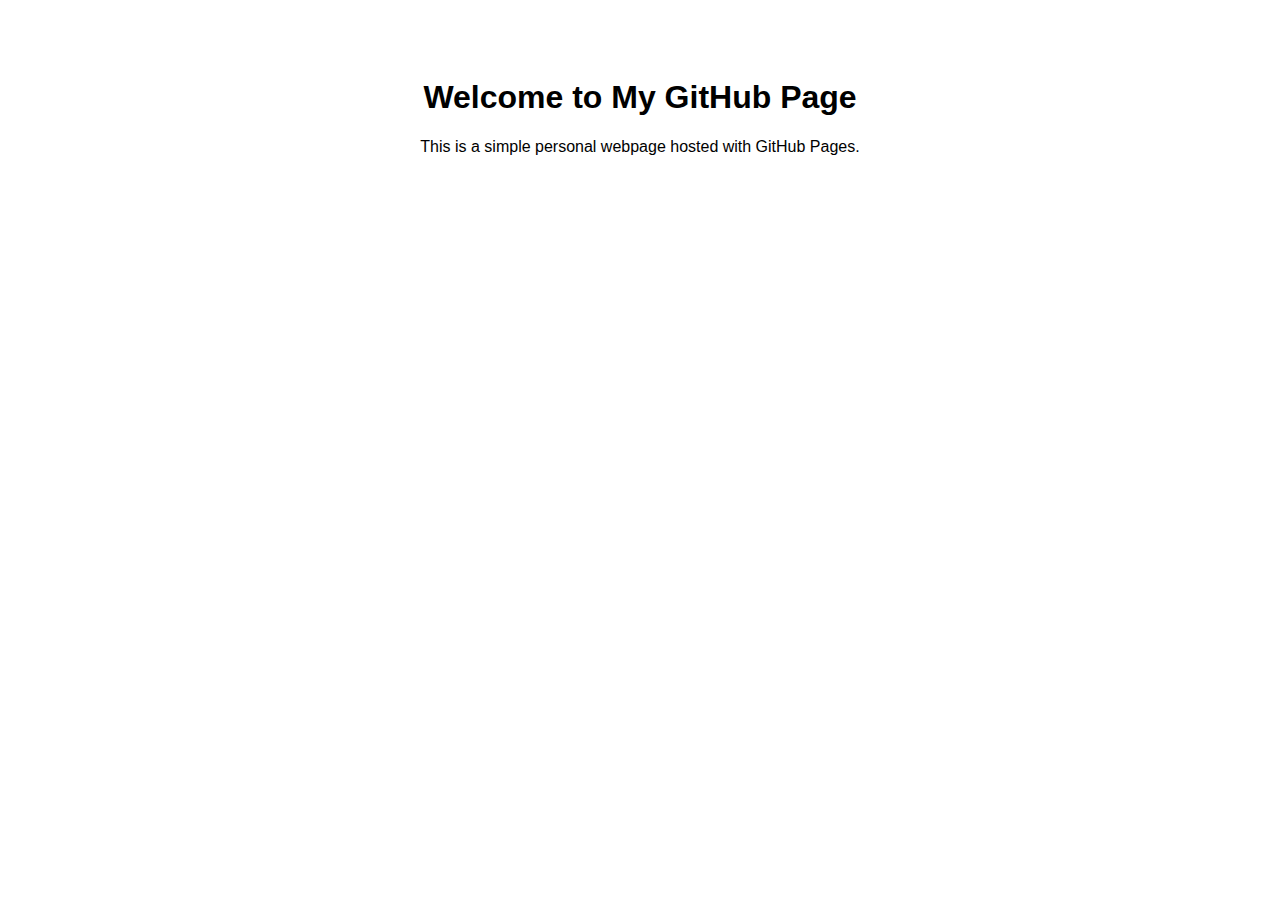
==== index.html @ 7c67de5b "Create index.html" ====
<!DOCTYPE html>
<html lang="en">
<head>
    <meta charset="UTF-8">
    <meta name="viewport" content="width=device-width, initial-scale=1.0">
    <title>My GitHub Page</title>
    <style>
        body {
            font-family: Arial, sans-serif;
            text-align: center;
            padding: 50px;
        }
    </style>
</head>
<body>
    <h1>Welcome to My GitHub Page</h1>
    <p>This is a simple personal webpage hosted with GitHub Pages.</p>
</body>
</html>
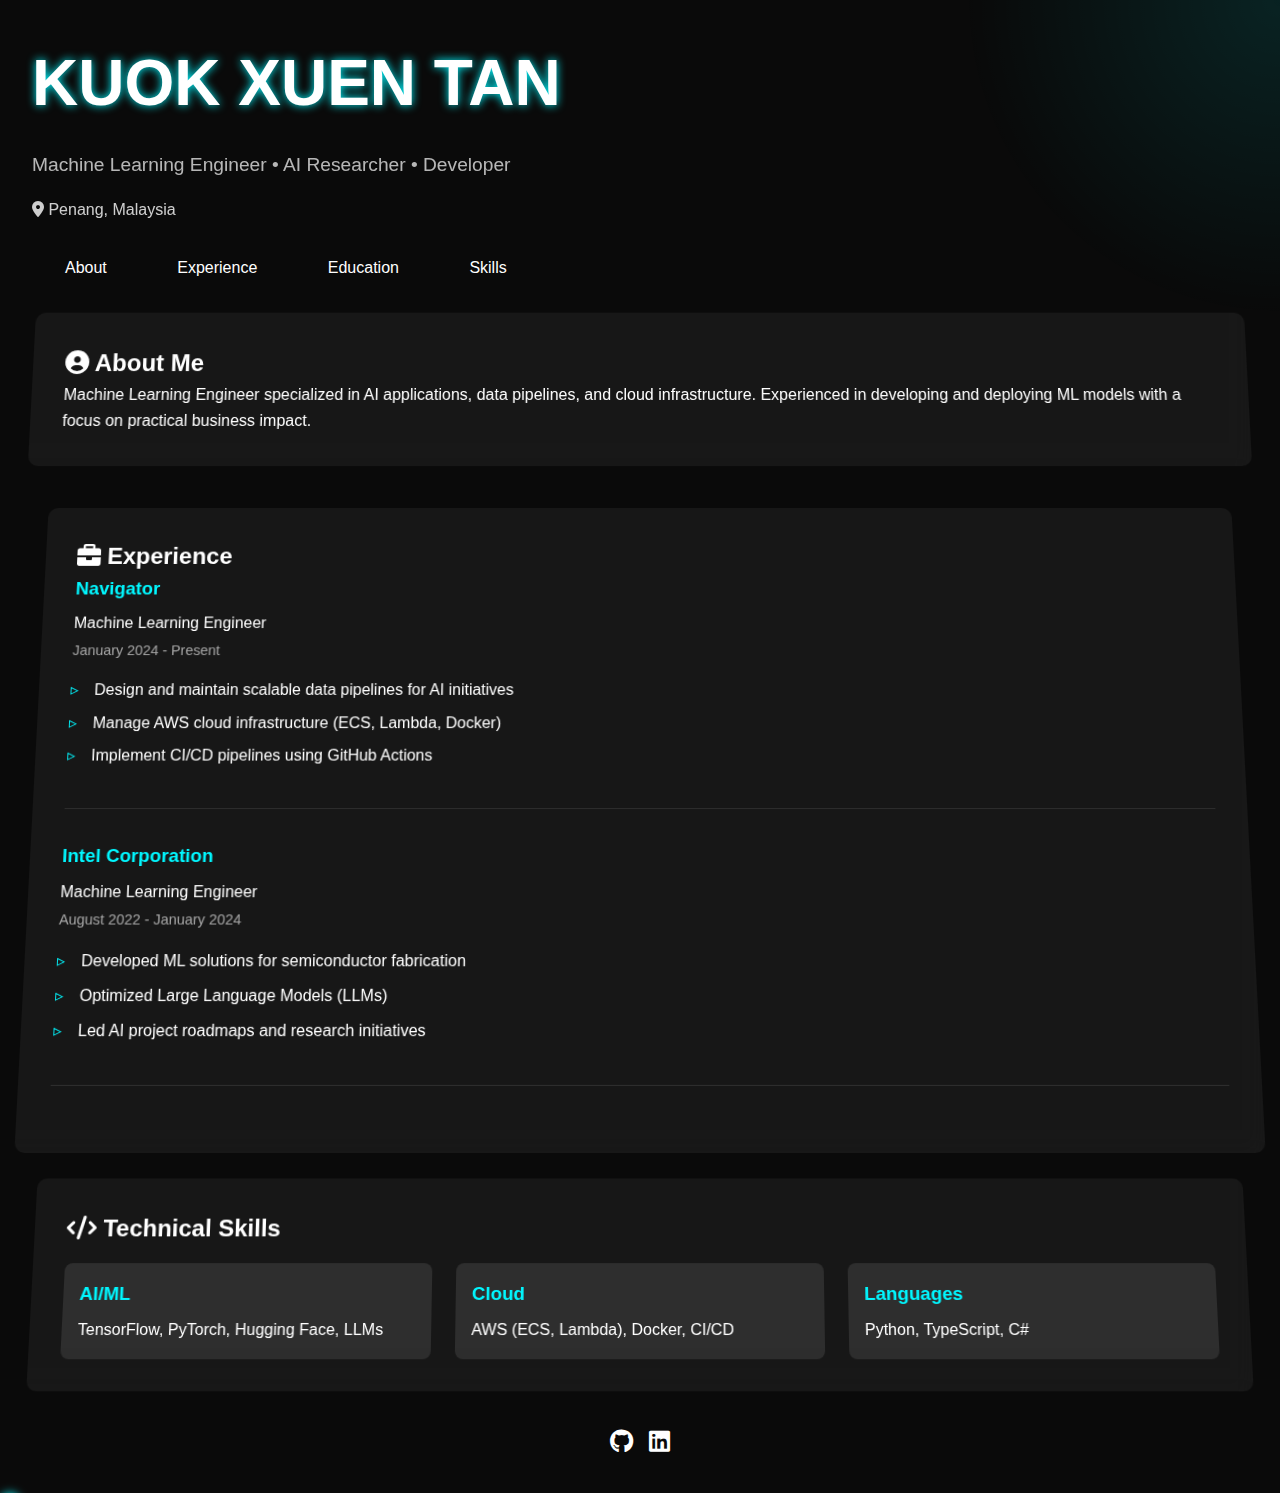
==== commit 0cdeacb5: "update details" ====
--- a/index.html
+++ b/index.html
@@ -3,17 +3,85 @@
 <head>
     <meta charset="UTF-8">
     <meta name="viewport" content="width=device-width, initial-scale=1.0">
-    <title>My GitHub Page</title>
-    <style>
-        body {
-            font-family: Arial, sans-serif;
-            text-align: center;
-            padding: 50px;
-        }
-    </style>
+    <title>Kuok Xuen Tan - ML Engineer</title>
+    <link rel="stylesheet" href="styles.css">
+    <link rel="stylesheet" href="https://cdnjs.cloudflare.com/ajax/libs/font-awesome/6.0.0/css/all.min.css">
 </head>
 <body>
-    <h1>Welcome to My GitHub Page</h1>
-    <p>This is a simple personal webpage hosted with GitHub Pages.</p>
+    <div class="container">
+        <div class="glowing-circle"></div>
+        <header>
+            <h1 class="glitch" data-text="KUOK XUEN TAN">KUOK XUEN TAN</h1>
+            <p class="subtitle">Machine Learning Engineer • AI Researcher • Developer</p>
+            <p class="location"><i class="fas fa-map-marker-alt"></i> Penang, Malaysia</p>
+        </header>
+        
+        <nav>
+            <a href="#about" class="nav-link">About</a>
+            <a href="#experience" class="nav-link">Experience</a>
+            <a href="#education" class="nav-link">Education</a>
+            <a href="#skills" class="nav-link">Skills</a>
+        </nav>
+
+        <main>
+            <section id="about" class="card">
+                <h2><i class="fas fa-user-circle"></i> About Me</h2>
+                <p>Machine Learning Engineer specialized in AI applications, data pipelines, and cloud infrastructure. Experienced in developing and deploying ML models with a focus on practical business impact.</p>
+            </section>
+
+            <section id="experience" class="card">
+                <h2><i class="fas fa-briefcase"></i> Experience</h2>
+                
+                <div class="experience-item">
+                    <h3>Navigator</h3>
+                    <p class="role">Machine Learning Engineer</p>
+                    <p class="duration">January 2024 - Present</p>
+                    <ul>
+                        <li>Design and maintain scalable data pipelines for AI initiatives</li>
+                        <li>Manage AWS cloud infrastructure (ECS, Lambda, Docker)</li>
+                        <li>Implement CI/CD pipelines using GitHub Actions</li>
+                    </ul>
+                </div>
+
+                <div class="experience-item">
+                    <h3>Intel Corporation</h3>
+                    <p class="role">Machine Learning Engineer</p>
+                    <p class="duration">August 2022 - January 2024</p>
+                    <ul>
+                        <li>Developed ML solutions for semiconductor fabrication</li>
+                        <li>Optimized Large Language Models (LLMs)</li>
+                        <li>Led AI project roadmaps and research initiatives</li>
+                    </ul>
+                </div>
+            </section>
+
+            <section id="skills" class="card">
+                <h2><i class="fas fa-code"></i> Technical Skills</h2>
+                <div class="skills-grid">
+                    <div class="skill-category">
+                        <h3>AI/ML</h3>
+                        <p>TensorFlow, PyTorch, Hugging Face, LLMs</p>
+                    </div>
+                    <div class="skill-category">
+                        <h3>Cloud</h3>
+                        <p>AWS (ECS, Lambda), Docker, CI/CD</p>
+                    </div>
+                    <div class="skill-category">
+                        <h3>Languages</h3>
+                        <p>Python, TypeScript, C#</p>
+                    </div>
+                </div>
+            </section>
+        </main>
+
+        <footer>
+            <div class="social-links">
+                <a href="https://github.com/yourusername" target="_blank" class="social-link"><i class="fab fa-github"></i></a>
+                <a href="https://linkedin.com/in/yourusername" target="_blank" class="social-link"><i class="fab fa-linkedin"></i></a>
+            </div>
+        </footer>
+    </div>
+    <div class="cursor-glow"></div>
+    <script src="script.js"></script>
 </body>
 </html>
--- a/styles.css
+++ b/styles.css
@@ -0,0 +1,193 @@
+:root {
+    --neon-color: #00f7ff;
+    --bg-color: #0a0a0a;
+    --card-bg: rgba(255,255,255,0.03);
+}
+
+* {
+    margin: 0;
+    padding: 0;
+    box-sizing: border-box;
+}
+
+body {
+    background: var(--bg-color);
+    color: #fff;
+    font-family: 'Inter', sans-serif;
+    min-height: 100vh;
+    overflow-x: hidden;
+    overflow-y: auto;
+    position: relative;
+    line-height: 1.6;
+}
+
+.container {
+    padding: 2rem;
+    position: relative;
+    z-index: 1;
+}
+
+.glowing-circle {
+    position: fixed;
+    width: 50vw;
+    height: 50vw;
+    background: radial-gradient(circle, rgba(0,255,255,0.1) 0%, rgba(0,0,0,0) 70%);
+    border-radius: 50%;
+    top: -25vw;
+    right: -25vw;
+    animation: float 8s ease-in-out infinite;
+}
+
+@keyframes float {
+    0%, 100% { transform: translate(0, 0) rotate(0deg); }
+    50% { transform: translate(-30px, 30px) rotate(180deg); }
+}
+
+h1.glitch {
+    font-size: 4rem;
+    font-weight: bold;
+    text-transform: uppercase;
+    position: relative;
+    text-shadow: 0 0 10px var(--neon-color);
+    animation: glitch 1s linear infinite;
+}
+
+@keyframes glitch {
+    2%, 64% { transform: translate(2px,0) skew(0deg); }
+    4%, 60% { transform: translate(-2px,0) skew(0deg); }
+    62% { transform: translate(0,0) skew(5deg); }
+}
+
+.subtitle {
+    font-size: 1.2rem;
+    margin: 1rem 0;
+    opacity: 0.7;
+}
+
+nav {
+    margin: 2rem 0;
+}
+
+.nav-link {
+    color: #fff;
+    text-decoration: none;
+    margin: 0 1rem;
+    padding: 0.5rem 1rem;
+    border: 1px solid transparent;
+    transition: all 0.3s ease;
+}
+
+.nav-link:hover {
+    border-color: var(--neon-color);
+    box-shadow: 0 0 10px var(--neon-color);
+}
+
+.card {
+    background: rgba(255,255,255,0.05);
+    padding: 2rem;
+    border-radius: 10px;
+    backdrop-filter: blur(10px);
+    margin: 2rem 0;
+    transform: perspective(1000px) rotateX(5deg);
+    transition: transform 0.3s ease;
+}
+
+.card:hover {
+    transform: perspective(1000px) rotateX(0deg);
+}
+
+.cursor-glow {
+    width: 20px;
+    height: 20px;
+    background: var(--neon-color);
+    border-radius: 50%;
+    position: fixed;
+    pointer-events: none;
+    mix-blend-mode: screen;
+    filter: blur(5px);
+    transition: transform 0.1s ease;
+    z-index: 9999;
+}
+
+.experience-item {
+    margin-bottom: 2rem;
+    padding-bottom: 2rem;
+    border-bottom: 1px solid rgba(255,255,255,0.1);
+}
+
+.experience-item h3 {
+    color: var(--neon-color);
+    margin-bottom: 0.5rem;
+}
+
+.experience-item .role {
+    font-weight: 500;
+    color: #fff;
+    margin-bottom: 0.25rem;
+}
+
+.experience-item .duration {
+    color: rgba(255,255,255,0.6);
+    font-size: 0.9rem;
+    margin-bottom: 1rem;
+}
+
+.experience-item ul {
+    list-style-type: none;
+    padding-left: 0;
+}
+
+.experience-item ul li {
+    position: relative;
+    padding-left: 1.5rem;
+    margin-bottom: 0.5rem;
+}
+
+.experience-item ul li::before {
+    content: "▹";
+    position: absolute;
+    left: 0;
+    color: var(--neon-color);
+}
+
+.skills-grid {
+    display: grid;
+    grid-template-columns: repeat(auto-fit, minmax(250px, 1fr));
+    gap: 1.5rem;
+    margin-top: 1rem;
+}
+
+.skill-category {
+    background: rgba(255,255,255,0.05);
+    padding: 1rem;
+    border-radius: 8px;
+    backdrop-filter: blur(10px);
+}
+
+.skill-category h3 {
+    color: var(--neon-color);
+    margin-bottom: 0.5rem;
+}
+
+.location {
+    font-size: 1rem;
+    opacity: 0.8;
+    margin-top: 0.5rem;
+}
+
+.social-links {
+    margin-top: 2rem;
+    display: flex;
+    gap: 1rem;
+    justify-content: center;
+}
+
+.social-link {
+    font-size: 1.5rem;
+    color: #fff;
+    transition: color 0.3s ease;
+}
+
+.social-link:hover {
+    color: var(--neon-color);
+}
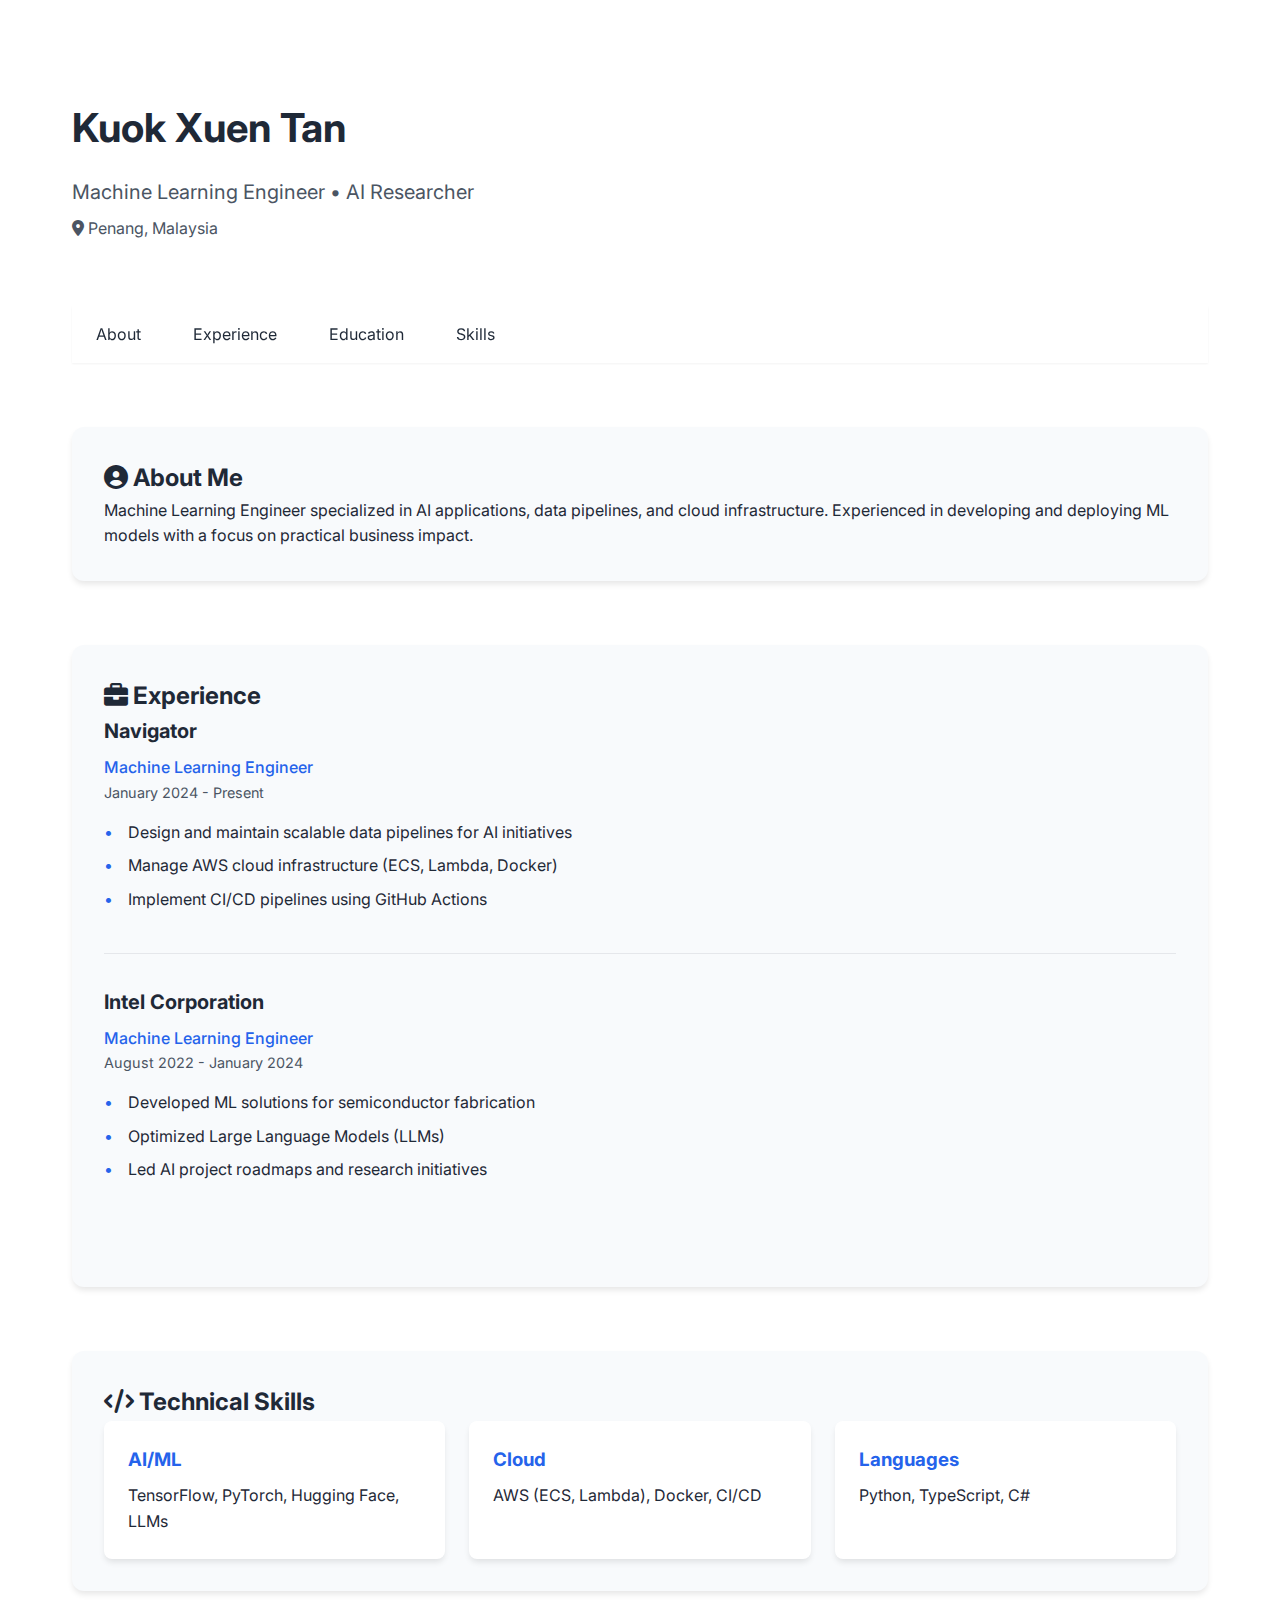
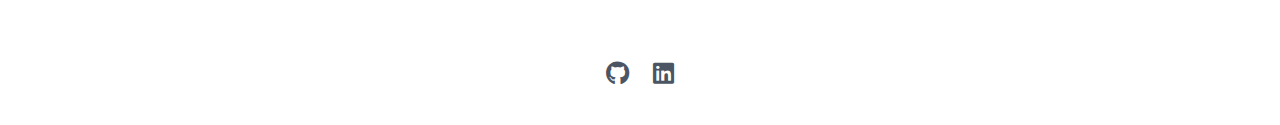
==== commit 04771e05: "update design" ====
--- a/index.html
+++ b/index.html
@@ -3,16 +3,17 @@
 <head>
     <meta charset="UTF-8">
     <meta name="viewport" content="width=device-width, initial-scale=1.0">
-    <title>Kuok Xuen Tan - ML Engineer</title>
+    <title>Kuok Xuen Tan - Machine Learning Engineer</title>
     <link rel="stylesheet" href="styles.css">
     <link rel="stylesheet" href="https://cdnjs.cloudflare.com/ajax/libs/font-awesome/6.0.0/css/all.min.css">
+    <link href="https://fonts.googleapis.com/css2?family=Inter:wght@400;500;600;700&display=swap" rel="stylesheet">
 </head>
 <body>
     <div class="container">
         <div class="glowing-circle"></div>
         <header>
-            <h1 class="glitch" data-text="KUOK XUEN TAN">KUOK XUEN TAN</h1>
-            <p class="subtitle">Machine Learning Engineer • AI Researcher • Developer</p>
+            <h1>Kuok Xuen Tan</h1>
+            <p class="subtitle">Machine Learning Engineer • AI Researcher</p>
             <p class="location"><i class="fas fa-map-marker-alt"></i> Penang, Malaysia</p>
         </header>
         
@@ -76,8 +77,8 @@
 
         <footer>
             <div class="social-links">
-                <a href="https://github.com/yourusername" target="_blank" class="social-link"><i class="fab fa-github"></i></a>
-                <a href="https://linkedin.com/in/yourusername" target="_blank" class="social-link"><i class="fab fa-linkedin"></i></a>
+                <a href="https://github.com/yourusername" target="_blank" class="social-link" aria-label="GitHub"><i class="fab fa-github"></i></a>
+                <a href="https://linkedin.com/in/yourusername" target="_blank" class="social-link" aria-label="LinkedIn"><i class="fab fa-linkedin"></i></a>
             </div>
         </footer>
     </div>
--- a/styles.css
+++ b/styles.css
@@ -1,7 +1,10 @@
 :root {
-    --neon-color: #00f7ff;
-    --bg-color: #0a0a0a;
-    --card-bg: rgba(255,255,255,0.03);
+    --primary-color: #2563eb;
+    --bg-color: #ffffff;
+    --text-color: #1f2937;
+    --secondary-text: #4b5563;
+    --section-bg: #f8fafc;
+    --card-shadow: 0 4px 6px -1px rgb(0 0 0 / 0.1);
 }
 
 * {
@@ -12,182 +15,174 @@
 
 body {
     background: var(--bg-color);
-    color: #fff;
+    color: var(--text-color);
     font-family: 'Inter', sans-serif;
-    min-height: 100vh;
-    overflow-x: hidden;
-    overflow-y: auto;
-    position: relative;
     line-height: 1.6;
 }
 
 .container {
+    max-width: 1200px;
+    margin: 0 auto;
     padding: 2rem;
-    position: relative;
-    z-index: 1;
 }
 
-.glowing-circle {
-    position: fixed;
-    width: 50vw;
-    height: 50vw;
-    background: radial-gradient(circle, rgba(0,255,255,0.1) 0%, rgba(0,0,0,0) 70%);
-    border-radius: 50%;
-    top: -25vw;
-    right: -25vw;
-    animation: float 8s ease-in-out infinite;
+header {
+    text-align: left;
+    padding: 4rem 0;
 }
 
-@keyframes float {
-    0%, 100% { transform: translate(0, 0) rotate(0deg); }
-    50% { transform: translate(-30px, 30px) rotate(180deg); }
-}
-
-h1.glitch {
-    font-size: 4rem;
-    font-weight: bold;
-    text-transform: uppercase;
-    position: relative;
-    text-shadow: 0 0 10px var(--neon-color);
-    animation: glitch 1s linear infinite;
-}
-
-@keyframes glitch {
-    2%, 64% { transform: translate(2px,0) skew(0deg); }
-    4%, 60% { transform: translate(-2px,0) skew(0deg); }
-    62% { transform: translate(0,0) skew(5deg); }
+h1 {
+    font-size: 2.5rem;
+    font-weight: 700;
+    color: var(--text-color);
+    margin-bottom: 1rem;
 }
 
 .subtitle {
-    font-size: 1.2rem;
-    margin: 1rem 0;
-    opacity: 0.7;
+    font-size: 1.25rem;
+    color: var(--secondary-text);
+    margin-bottom: 0.5rem;
+}
+
+.location {
+    color: var(--secondary-text);
+    font-size: 1rem;
 }
 
 nav {
-    margin: 2rem 0;
+    background: var(--bg-color);
+    padding: 1rem 0;
+    position: sticky;
+    top: 0;
+    z-index: 100;
+    box-shadow: 0 1px 2px 0 rgb(0 0 0 / 0.05);
 }
 
 .nav-link {
-    color: #fff;
+    color: var(--text-color);
     text-decoration: none;
-    margin: 0 1rem;
-    padding: 0.5rem 1rem;
-    border: 1px solid transparent;
-    transition: all 0.3s ease;
+    margin: 0 1.5rem;
+    padding: 0.5rem 0;
+    position: relative;
+    transition: color 0.3s ease;
 }
 
-.nav-link:hover {
-    border-color: var(--neon-color);
-    box-shadow: 0 0 10px var(--neon-color);
+.nav-link::after {
+    content: '';
+    position: absolute;
+    bottom: 0;
+    left: 0;
+    width: 0;
+    height: 2px;
+    background: var(--primary-color);
+    transition: width 0.3s ease;
 }
 
-.card {
-    background: rgba(255,255,255,0.05);
-    padding: 2rem;
-    border-radius: 10px;
-    backdrop-filter: blur(10px);
-    margin: 2rem 0;
-    transform: perspective(1000px) rotateX(5deg);
-    transition: transform 0.3s ease;
+.nav-link:hover::after {
+    width: 100%;
 }
 
-.card:hover {
-    transform: perspective(1000px) rotateX(0deg);
-}
-
-.cursor-glow {
-    width: 20px;
-    height: 20px;
-    background: var(--neon-color);
-    border-radius: 50%;
-    position: fixed;
-    pointer-events: none;
-    mix-blend-mode: screen;
-    filter: blur(5px);
-    transition: transform 0.1s ease;
-    z-index: 9999;
+section {
+    margin: 4rem 0;
+    padding: 2rem;
+    background: var(--section-bg);
+    border-radius: 12px;
+    box-shadow: var(--card-shadow);
 }
 
 .experience-item {
     margin-bottom: 2rem;
     padding-bottom: 2rem;
-    border-bottom: 1px solid rgba(255,255,255,0.1);
+    border-bottom: 1px solid #e5e7eb;
+}
+
+.experience-item:last-child {
+    border-bottom: none;
 }
 
 .experience-item h3 {
-    color: var(--neon-color);
+    color: var(--text-color);
+    font-size: 1.25rem;
     margin-bottom: 0.5rem;
 }
 
 .experience-item .role {
+    color: var(--primary-color);
     font-weight: 500;
-    color: #fff;
-    margin-bottom: 0.25rem;
 }
 
 .experience-item .duration {
-    color: rgba(255,255,255,0.6);
+    color: var(--secondary-text);
     font-size: 0.9rem;
     margin-bottom: 1rem;
 }
 
 .experience-item ul {
     list-style-type: none;
-    padding-left: 0;
+    padding-left: 1.5rem;
 }
 
 .experience-item ul li {
     position: relative;
-    padding-left: 1.5rem;
     margin-bottom: 0.5rem;
 }
 
 .experience-item ul li::before {
-    content: "▹";
+    content: "•";
     position: absolute;
-    left: 0;
-    color: var(--neon-color);
+    left: -1.5rem;
+    color: var(--primary-color);
 }
 
 .skills-grid {
     display: grid;
     grid-template-columns: repeat(auto-fit, minmax(250px, 1fr));
     gap: 1.5rem;
-    margin-top: 1rem;
 }
 
 .skill-category {
-    background: rgba(255,255,255,0.05);
-    padding: 1rem;
+    background: white;
+    padding: 1.5rem;
     border-radius: 8px;
-    backdrop-filter: blur(10px);
+    box-shadow: var(--card-shadow);
 }
 
 .skill-category h3 {
-    color: var(--neon-color);
+    color: var(--primary-color);
     margin-bottom: 0.5rem;
 }
 
-.location {
-    font-size: 1rem;
-    opacity: 0.8;
-    margin-top: 0.5rem;
-}
-
 .social-links {
-    margin-top: 2rem;
+    margin-top: 3rem;
     display: flex;
-    gap: 1rem;
+    gap: 1.5rem;
     justify-content: center;
 }
 
 .social-link {
+    color: var(--secondary-text);
     font-size: 1.5rem;
-    color: #fff;
     transition: color 0.3s ease;
 }
 
 .social-link:hover {
-    color: var(--neon-color);
+    color: var(--primary-color);
 }
+
+@media (max-width: 768px) {
+    .container {
+        padding: 1rem;
+    }
+    
+    header {
+        padding: 2rem 0;
+    }
+    
+    h1 {
+        font-size: 2rem;
+    }
+    
+    .skills-grid {
+        grid-template-columns: 1fr;
+    }
+}
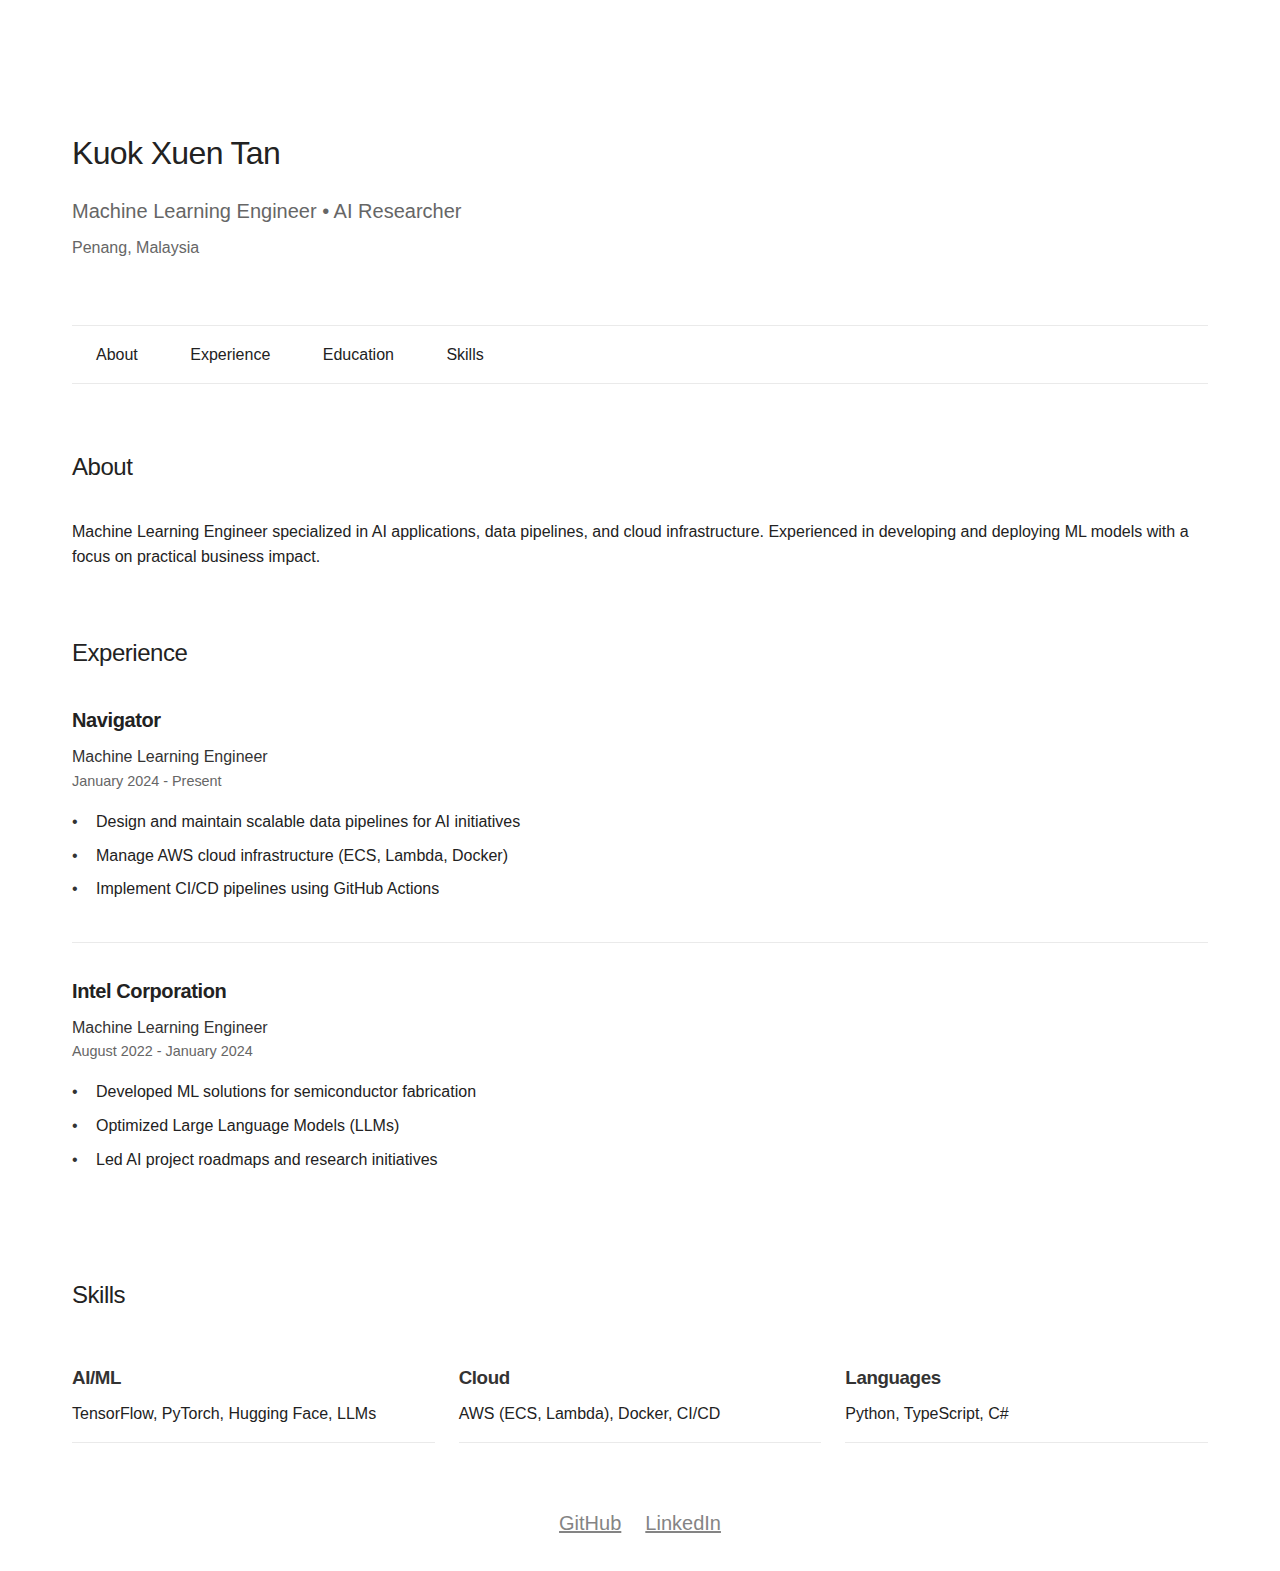
==== commit baac38b6: "simplify the design" ====
--- a/index.html
+++ b/index.html
@@ -5,16 +5,15 @@
     <meta name="viewport" content="width=device-width, initial-scale=1.0">
     <title>Kuok Xuen Tan - Machine Learning Engineer</title>
     <link rel="stylesheet" href="styles.css">
-    <link rel="stylesheet" href="https://cdnjs.cloudflare.com/ajax/libs/font-awesome/6.0.0/css/all.min.css">
-    <link href="https://fonts.googleapis.com/css2?family=Inter:wght@400;500;600;700&display=swap" rel="stylesheet">
+    <link rel="preload" href="/assets/fonts/SF-Pro-Display-Regular.woff2" as="font" type="font/woff2" crossorigin>
+    <link rel="preload" href="/assets/fonts/SF-Pro-Display-Medium.woff2" as="font" type="font/woff2" crossorigin>
 </head>
 <body>
     <div class="container">
-        <div class="glowing-circle"></div>
         <header>
             <h1>Kuok Xuen Tan</h1>
             <p class="subtitle">Machine Learning Engineer • AI Researcher</p>
-            <p class="location"><i class="fas fa-map-marker-alt"></i> Penang, Malaysia</p>
+            <p class="location">Penang, Malaysia</p>
         </header>
         
         <nav>
@@ -25,13 +24,13 @@
         </nav>
 
         <main>
-            <section id="about" class="card">
-                <h2><i class="fas fa-user-circle"></i> About Me</h2>
+            <section id="about">
+                <h2>About</h2>
                 <p>Machine Learning Engineer specialized in AI applications, data pipelines, and cloud infrastructure. Experienced in developing and deploying ML models with a focus on practical business impact.</p>
             </section>
 
-            <section id="experience" class="card">
-                <h2><i class="fas fa-briefcase"></i> Experience</h2>
+            <section id="experience">
+                <h2>Experience</h2>
                 
                 <div class="experience-item">
                     <h3>Navigator</h3>
@@ -56,8 +55,8 @@
                 </div>
             </section>
 
-            <section id="skills" class="card">
-                <h2><i class="fas fa-code"></i> Technical Skills</h2>
+            <section id="skills">
+                <h2>Skills</h2>
                 <div class="skills-grid">
                     <div class="skill-category">
                         <h3>AI/ML</h3>
@@ -77,12 +76,11 @@
 
         <footer>
             <div class="social-links">
-                <a href="https://github.com/yourusername" target="_blank" class="social-link" aria-label="GitHub"><i class="fab fa-github"></i></a>
-                <a href="https://linkedin.com/in/yourusername" target="_blank" class="social-link" aria-label="LinkedIn"><i class="fab fa-linkedin"></i></a>
+                <a href="https://github.com/yourusername" target="_blank" class="social-link" aria-label="GitHub">GitHub</a>
+                <a href="https://linkedin.com/in/yourusername" target="_blank" class="social-link" aria-label="LinkedIn">LinkedIn</a>
             </div>
         </footer>
     </div>
-    <div class="cursor-glow"></div>
     <script src="script.js"></script>
 </body>
 </html>
--- a/styles.css
+++ b/styles.css
@@ -1,22 +1,26 @@
 :root {
-    --primary-color: #2563eb;
+    --primary-color: #333333;
     --bg-color: #ffffff;
-    --text-color: #1f2937;
-    --secondary-text: #4b5563;
-    --section-bg: #f8fafc;
-    --card-shadow: 0 4px 6px -1px rgb(0 0 0 / 0.1);
+    --text-color: #222222;
+    --secondary-text: #666666;
+    --section-bg: #fafafa;
+    --card-shadow: none;
+    --border-color: #eaeaea;
+    --font-primary: 'SF Pro Display', -apple-system, BlinkMacSystemFont, 'Segoe UI', Roboto, sans-serif;
+    --font-secondary: 'SF Pro Text', -apple-system, BlinkMacSystemFont, 'Segoe UI', Roboto, sans-serif;
 }
 
 * {
     margin: 0;
     padding: 0;
     box-sizing: border-box;
+    cursor: default;
 }
 
 body {
     background: var(--bg-color);
     color: var(--text-color);
-    font-family: 'Inter', sans-serif;
+    font-family: var(--font-primary);
     line-height: 1.6;
 }
 
@@ -28,20 +32,24 @@
 
 header {
     text-align: left;
-    padding: 4rem 0;
+    padding: 6rem 0 4rem 0;
+    border-bottom: 1px solid var(--border-color);
 }
 
 h1 {
-    font-size: 2.5rem;
-    font-weight: 700;
+    font-size: 2rem;
+    font-weight: 500;
+    letter-spacing: -0.02em;
     color: var(--text-color);
     margin-bottom: 1rem;
+    font-family: var(--font-primary);
 }
 
 .subtitle {
     font-size: 1.25rem;
     color: var(--secondary-text);
     margin-bottom: 0.5rem;
+    font-weight: 400;
 }
 
 .location {
@@ -55,7 +63,8 @@
     position: sticky;
     top: 0;
     z-index: 100;
-    box-shadow: 0 1px 2px 0 rgb(0 0 0 / 0.05);
+    border-bottom: 1px solid var(--border-color);
+    box-shadow: none;
 }
 
 .nav-link {
@@ -64,36 +73,31 @@
     margin: 0 1.5rem;
     padding: 0.5rem 0;
     position: relative;
-    transition: color 0.3s ease;
+    transition: opacity 0.2s ease;
+    font-weight: 400;
 }
 
 .nav-link::after {
-    content: '';
-    position: absolute;
-    bottom: 0;
-    left: 0;
-    width: 0;
-    height: 2px;
-    background: var(--primary-color);
-    transition: width 0.3s ease;
-}
-
-.nav-link:hover::after {
-    width: 100%;
+    display: none;
+}
+
+.nav-link:hover {
+    color: var(--primary-color);
+    opacity: 0.7;
 }
 
 section {
     margin: 4rem 0;
-    padding: 2rem;
-    background: var(--section-bg);
-    border-radius: 12px;
-    box-shadow: var(--card-shadow);
+    padding: 0;
+    background: none;
+    border-radius: 0;
+    box-shadow: none;
 }
 
 .experience-item {
     margin-bottom: 2rem;
     padding-bottom: 2rem;
-    border-bottom: 1px solid #e5e7eb;
+    border-bottom: 1px solid var(--border-color);
 }
 
 .experience-item:last-child {
@@ -141,10 +145,15 @@
 }
 
 .skill-category {
-    background: white;
-    padding: 1.5rem;
-    border-radius: 8px;
-    box-shadow: var(--card-shadow);
+    background: none;
+    padding: 1rem 0;
+    border-radius: 0;
+    box-shadow: none;
+    border-bottom: 1px solid var(--border-color);
+}
+
+.skill-category:hover {
+    transform: none;
 }
 
 .skill-category h3 {
@@ -161,12 +170,40 @@
 
 .social-link {
     color: var(--secondary-text);
+    font-size: 1.25rem;
+    transition: opacity 0.2s ease;
+    opacity: 0.8;
+}
+
+.social-link:hover {
+    opacity: 1;
+}
+
+a, button, input[type="submit"] {
+    cursor: pointer;
+}
+
+input, textarea {
+    cursor: text;
+}
+
+.glowing-circle, .cursor-glow {
+    display: none;
+}
+
+h2, h3 {
+    font-family: var(--font-primary);
+    letter-spacing: -0.02em;
+}
+
+h2 {
     font-size: 1.5rem;
-    transition: color 0.3s ease;
-}
-
-.social-link:hover {
-    color: var(--primary-color);
+    font-weight: 500;
+    margin-bottom: 2rem;
+}
+
+p, li {
+    font-family: var(--font-secondary);
 }
 
 @media (max-width: 768px) {
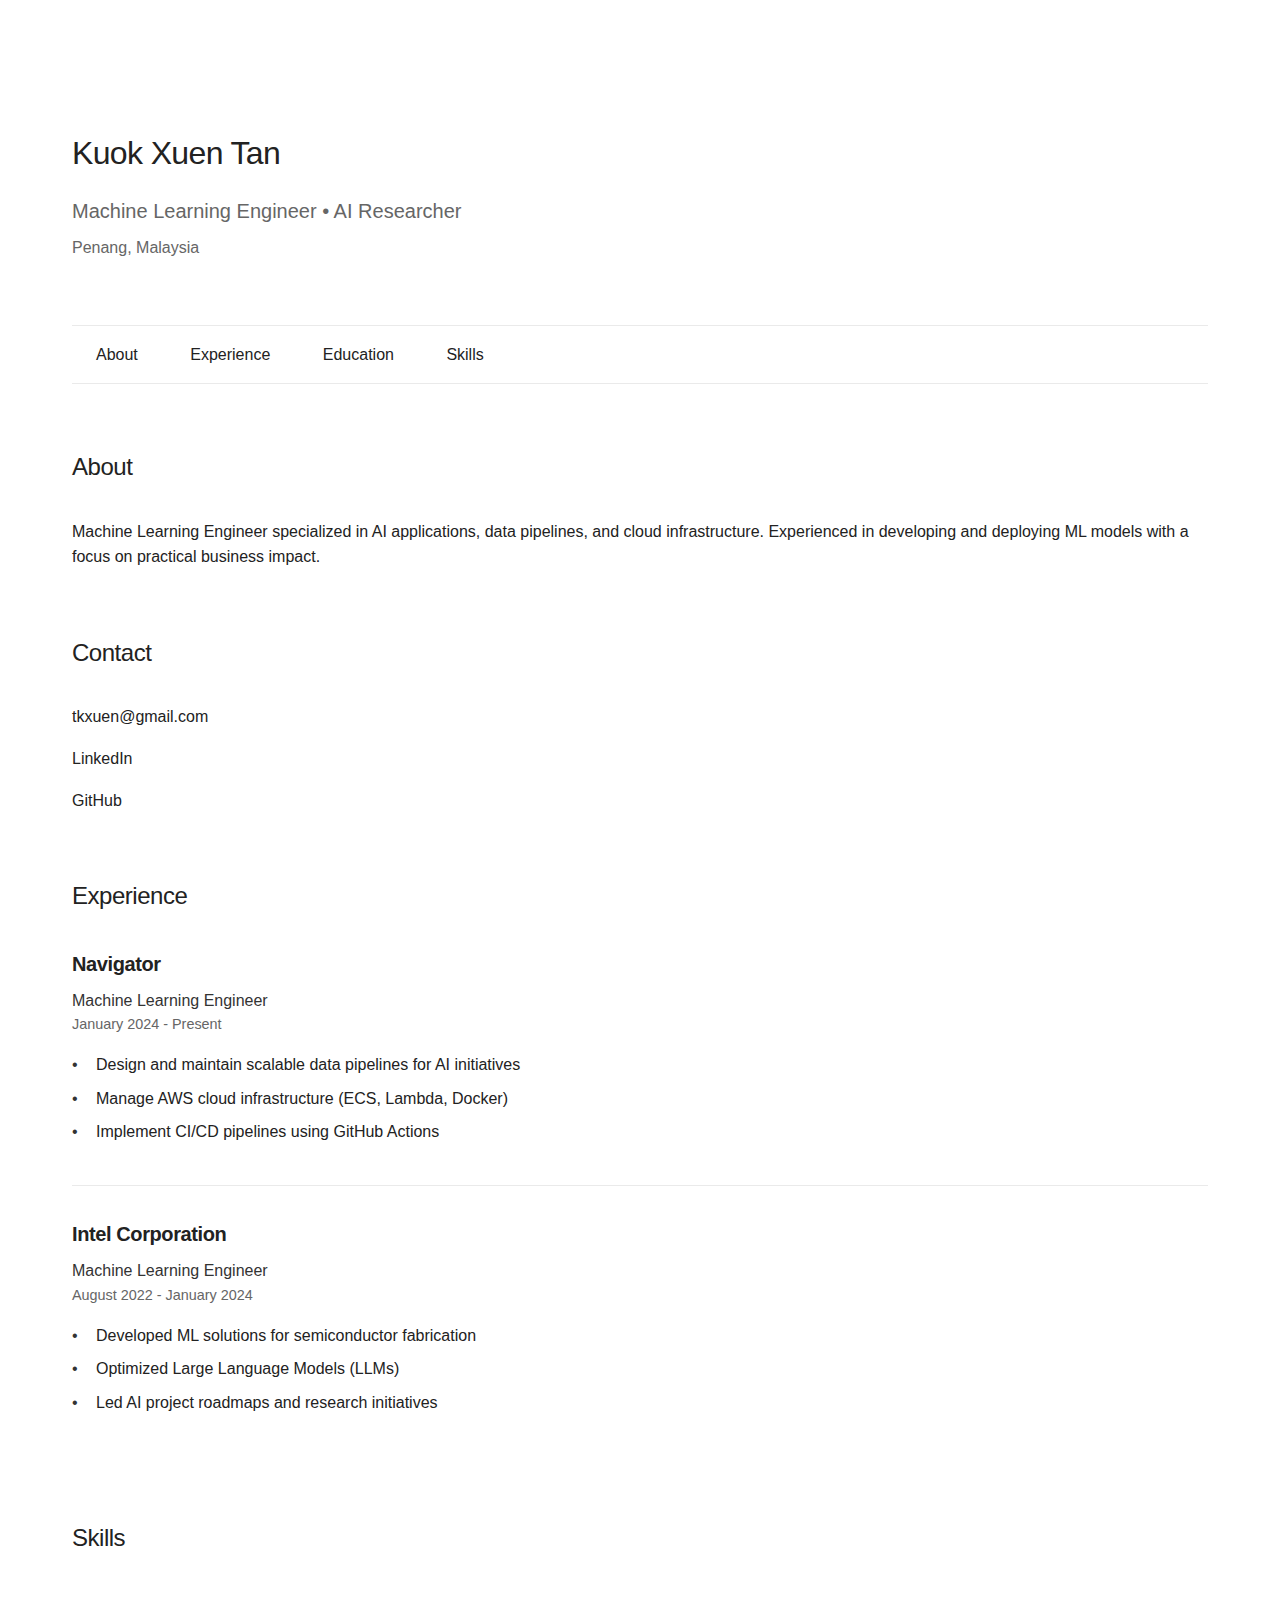
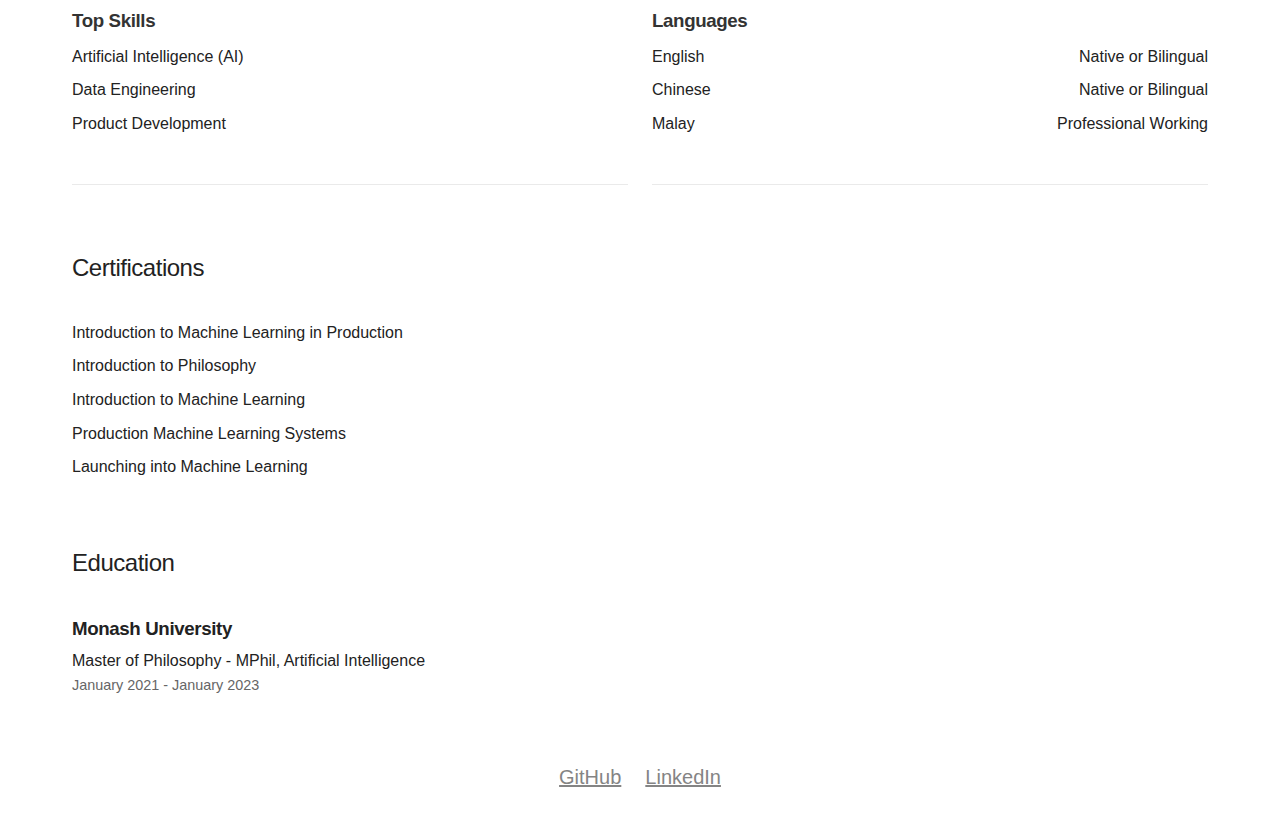
==== commit 42d69f6a: "add information" ====
--- a/index.html
+++ b/index.html
@@ -27,6 +27,15 @@
             <section id="about">
                 <h2>About</h2>
                 <p>Machine Learning Engineer specialized in AI applications, data pipelines, and cloud infrastructure. Experienced in developing and deploying ML models with a focus on practical business impact.</p>
+            </section>
+
+            <section id="contact">
+                <h2>Contact</h2>
+                <div class="contact-info">
+                    <a href="mailto:tkxuen@gmail.com">tkxuen@gmail.com</a>
+                    <a href="https://www.linkedin.com/in/kuokxuen" target="_blank">LinkedIn</a>
+                    <a href="https://github.com/kxtan" target="_blank">GitHub</a>
+                </div>
             </section>
 
             <section id="experience">
@@ -59,17 +68,50 @@
                 <h2>Skills</h2>
                 <div class="skills-grid">
                     <div class="skill-category">
-                        <h3>AI/ML</h3>
-                        <p>TensorFlow, PyTorch, Hugging Face, LLMs</p>
-                    </div>
-                    <div class="skill-category">
-                        <h3>Cloud</h3>
-                        <p>AWS (ECS, Lambda), Docker, CI/CD</p>
+                        <h3>Top Skills</h3>
+                        <ul class="detail-list">
+                            <li>Artificial Intelligence (AI)</li>
+                            <li>Data Engineering</li>
+                            <li>Product Development</li>
+                        </ul>
                     </div>
                     <div class="skill-category">
                         <h3>Languages</h3>
-                        <p>Python, TypeScript, C#</p>
+                        <div class="language-item">
+                            <span>English</span>
+                            <span>Native or Bilingual</span>
+                        </div>
+                        <div class="language-item">
+                            <span>Chinese</span>
+                            <span>Native or Bilingual</span>
+                        </div>
+                        <div class="language-item">
+                            <span>Malay</span>
+                            <span>Professional Working</span>
+                        </div>
                     </div>
+                </div>
+            </section>
+
+            <section id="certifications">
+                <h2>Certifications</h2>
+                <div class="certification-item">
+                    <ul class="detail-list">
+                        <li>Introduction to Machine Learning in Production</li>
+                        <li>Introduction to Philosophy</li>
+                        <li>Introduction to Machine Learning</li>
+                        <li>Production Machine Learning Systems</li>
+                        <li>Launching into Machine Learning</li>
+                    </ul>
+                </div>
+            </section>
+
+            <section id="education">
+                <h2>Education</h2>
+                <div class="education-item">
+                    <h3>Monash University</h3>
+                    <p>Master of Philosophy - MPhil, Artificial Intelligence</p>
+                    <p class="education-period">January 2021 - January 2023</p>
                 </div>
             </section>
         </main>
--- a/styles.css
+++ b/styles.css
@@ -223,3 +223,53 @@
         grid-template-columns: 1fr;
     }
 }
+
+/* Add new styles */
+.detail-list {
+    list-style: none;
+    margin-bottom: 2rem;
+}
+
+.detail-list li {
+    margin-bottom: 0.5rem;
+}
+
+.certification-item, .award-item {
+    margin-bottom: 1rem;
+}
+
+.language-item {
+    display: flex;
+    justify-content: space-between;
+    margin-bottom: 0.5rem;
+}
+
+.contact-info {
+    display: grid;
+    gap: 1rem;
+    margin-bottom: 2rem;
+}
+
+.contact-info a {
+    color: var(--text-color);
+    text-decoration: none;
+    transition: color 0.2s ease;
+}
+
+.contact-info a:hover {
+    color: var(--primary-color);
+}
+
+.education-item {
+    margin-bottom: 2rem;
+}
+
+.education-item h3 {
+    margin-bottom: 0.25rem;
+}
+
+.education-period {
+    color: var(--secondary-text);
+    font-size: 0.9rem;
+    margin-bottom: 0.5rem;
+}
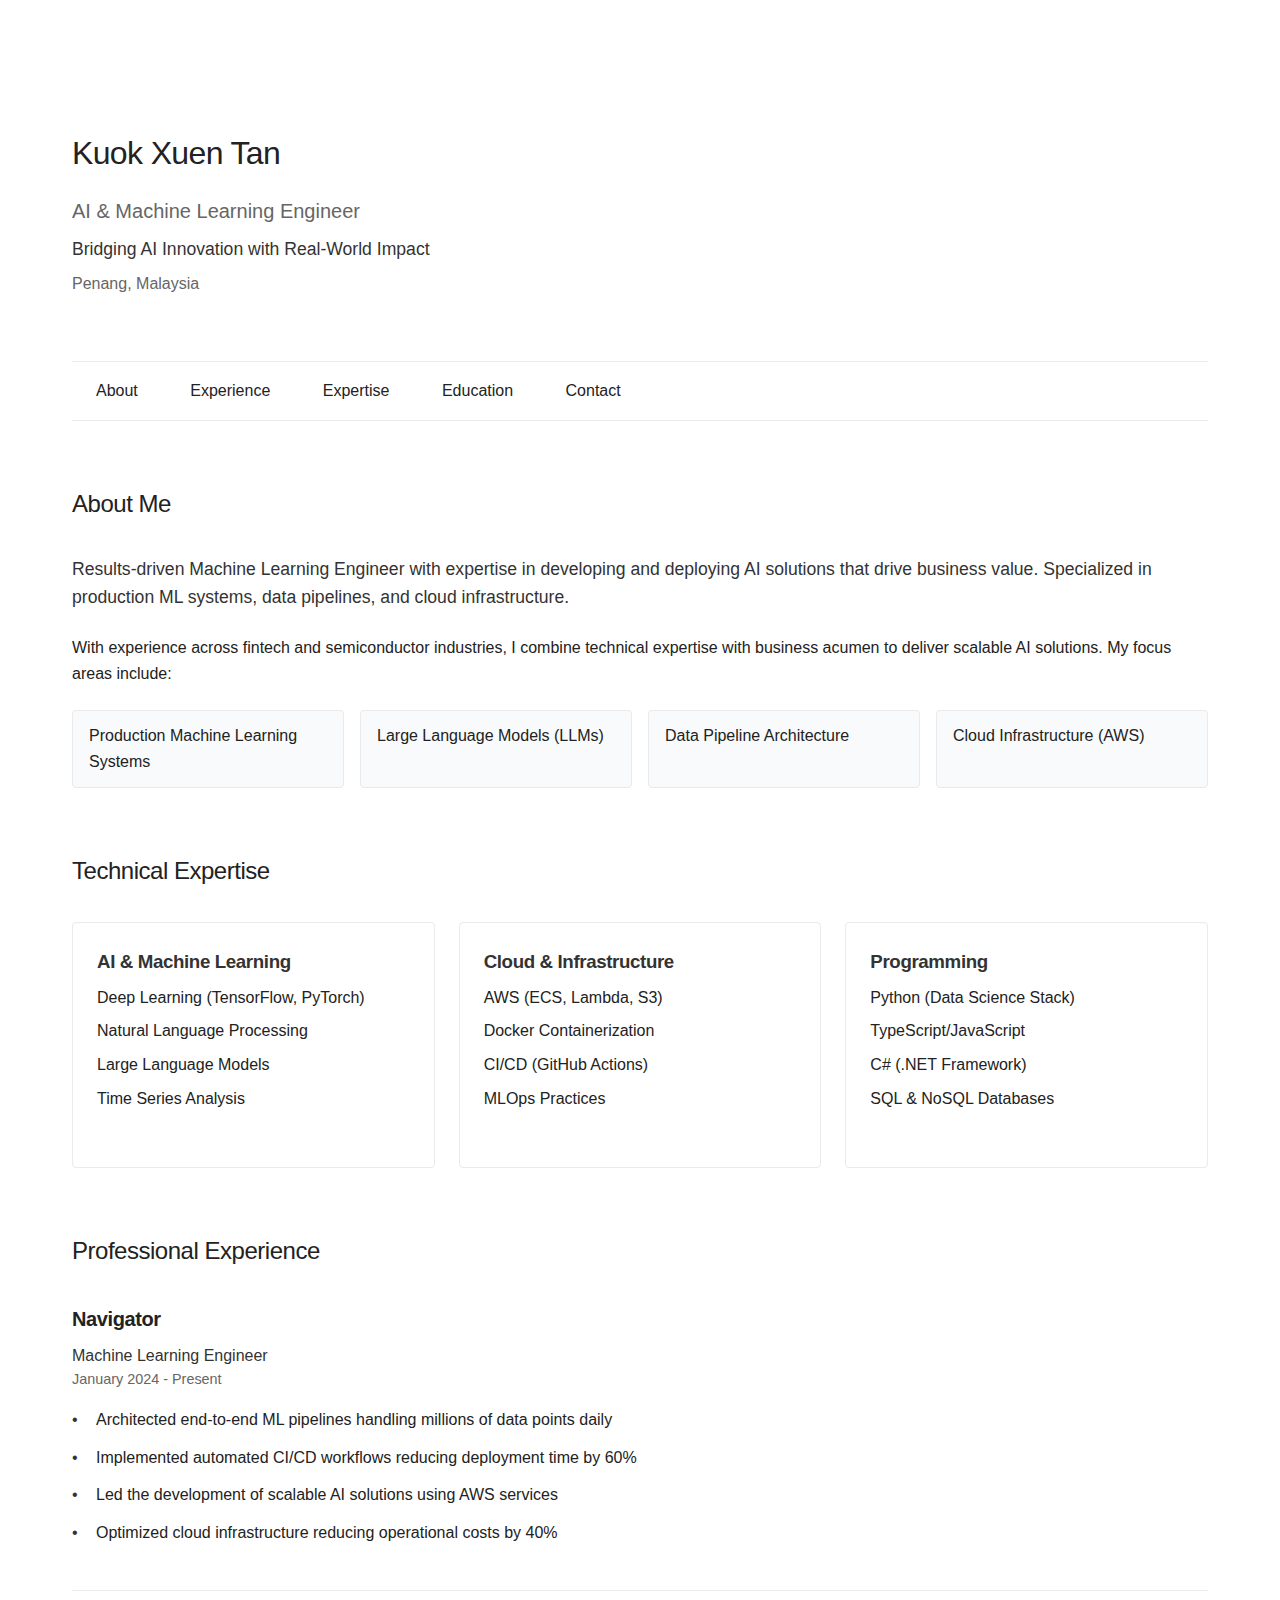
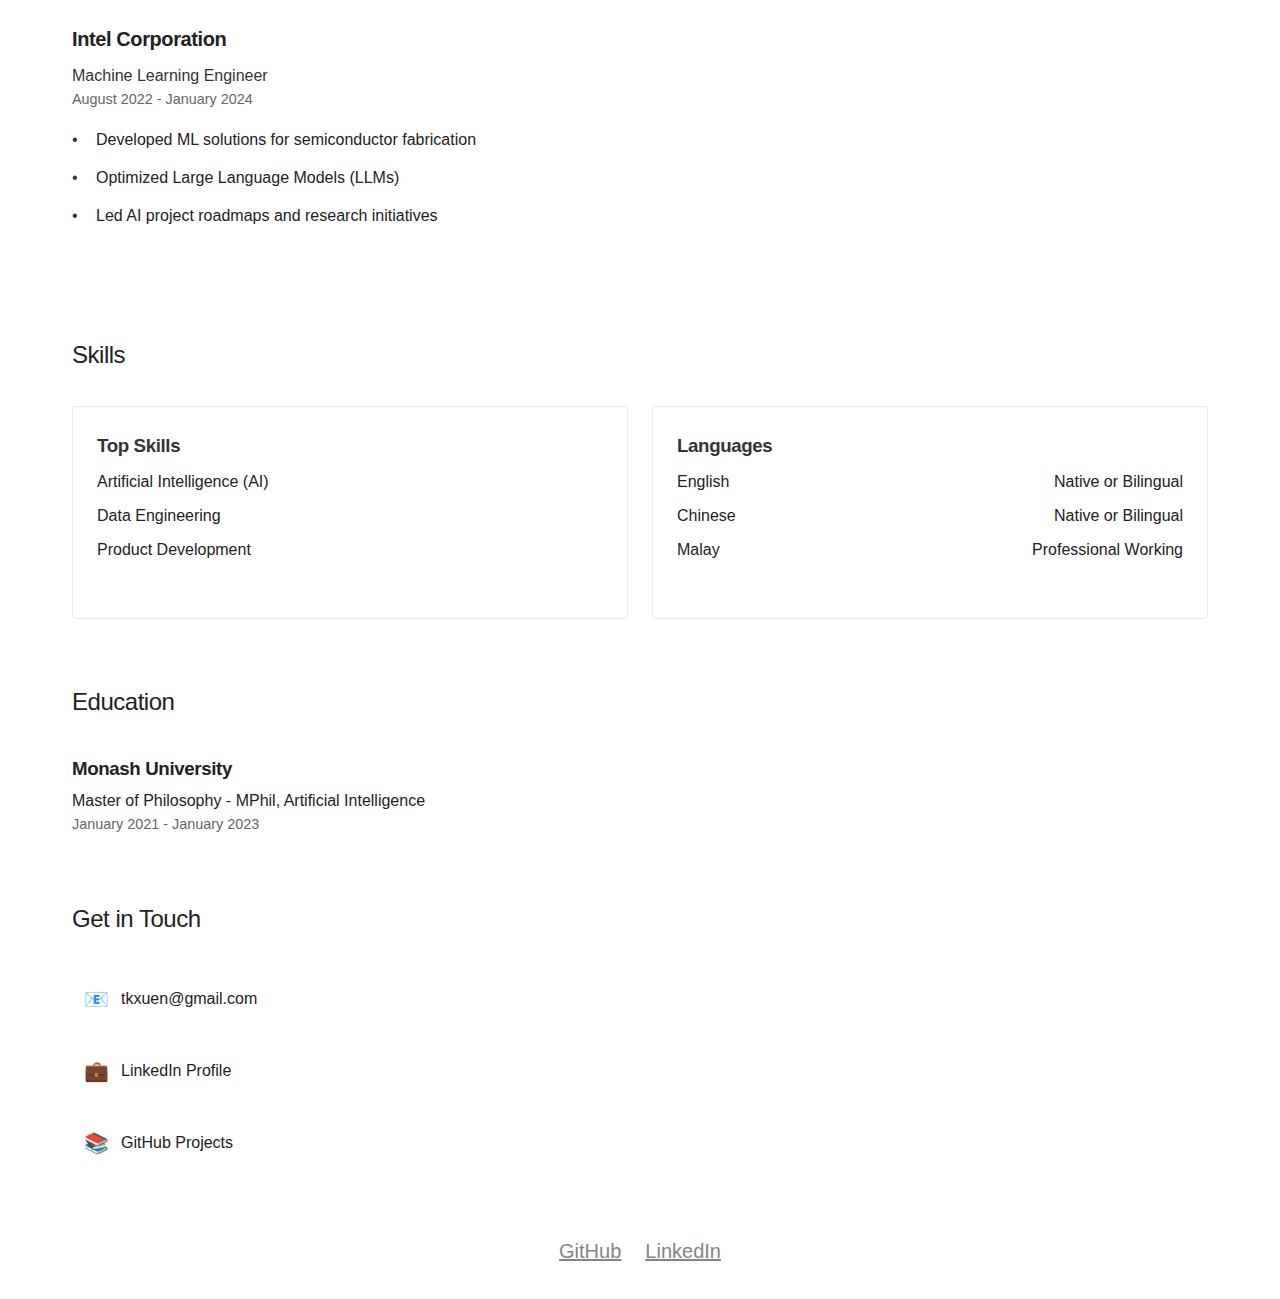
==== commit 61e5c51e: "add more information" ====
--- a/index.html
+++ b/index.html
@@ -3,7 +3,7 @@
 <head>
     <meta charset="UTF-8">
     <meta name="viewport" content="width=device-width, initial-scale=1.0">
-    <title>Kuok Xuen Tan - Machine Learning Engineer</title>
+    <title>Kuok Xuen Tan - AI & Machine Learning Engineer</title>
     <link rel="stylesheet" href="styles.css">
     <link rel="preload" href="/assets/fonts/SF-Pro-Display-Regular.woff2" as="font" type="font/woff2" crossorigin>
     <link rel="preload" href="/assets/fonts/SF-Pro-Display-Medium.woff2" as="font" type="font/woff2" crossorigin>
@@ -12,43 +12,76 @@
     <div class="container">
         <header>
             <h1>Kuok Xuen Tan</h1>
-            <p class="subtitle">Machine Learning Engineer • AI Researcher</p>
-            <p class="location">Penang, Malaysia</p>
+            <p class="subtitle">AI & Machine Learning Engineer</p>
+            <p class="tagline">Bridging AI Innovation with Real-World Impact</p>
+            <p class="location"><i class="fas fa-map-marker-alt"></i> Penang, Malaysia</p>
         </header>
         
         <nav>
             <a href="#about" class="nav-link">About</a>
             <a href="#experience" class="nav-link">Experience</a>
+            <a href="#expertise" class="nav-link">Expertise</a>
             <a href="#education" class="nav-link">Education</a>
-            <a href="#skills" class="nav-link">Skills</a>
+            <a href="#contact" class="nav-link">Contact</a>
         </nav>
 
         <main>
             <section id="about">
-                <h2>About</h2>
-                <p>Machine Learning Engineer specialized in AI applications, data pipelines, and cloud infrastructure. Experienced in developing and deploying ML models with a focus on practical business impact.</p>
+                <h2>About Me</h2>
+                <p class="lead">Results-driven Machine Learning Engineer with expertise in developing and deploying AI solutions that drive business value. Specialized in production ML systems, data pipelines, and cloud infrastructure.</p>
+                <p>With experience across fintech and semiconductor industries, I combine technical expertise with business acumen to deliver scalable AI solutions. My focus areas include:</p>
+                <ul class="highlight-list">
+                    <li>Production Machine Learning Systems</li>
+                    <li>Large Language Models (LLMs)</li>
+                    <li>Data Pipeline Architecture</li>
+                    <li>Cloud Infrastructure (AWS)</li>
+                </ul>
             </section>
 
-            <section id="contact">
-                <h2>Contact</h2>
-                <div class="contact-info">
-                    <a href="mailto:tkxuen@gmail.com">tkxuen@gmail.com</a>
-                    <a href="https://www.linkedin.com/in/kuokxuen" target="_blank">LinkedIn</a>
-                    <a href="https://github.com/kxtan" target="_blank">GitHub</a>
+            <section id="expertise">
+                <h2>Technical Expertise</h2>
+                <div class="skills-grid">
+                    <div class="skill-category">
+                        <h3>AI & Machine Learning</h3>
+                        <ul class="detail-list">
+                            <li>Deep Learning (TensorFlow, PyTorch)</li>
+                            <li>Natural Language Processing</li>
+                            <li>Large Language Models</li>
+                            <li>Time Series Analysis</li>
+                        </ul>
+                    </div>
+                    <div class="skill-category">
+                        <h3>Cloud & Infrastructure</h3>
+                        <ul class="detail-list">
+                            <li>AWS (ECS, Lambda, S3)</li>
+                            <li>Docker Containerization</li>
+                            <li>CI/CD (GitHub Actions)</li>
+                            <li>MLOps Practices</li>
+                        </ul>
+                    </div>
+                    <div class="skill-category">
+                        <h3>Programming</h3>
+                        <ul class="detail-list">
+                            <li>Python (Data Science Stack)</li>
+                            <li>TypeScript/JavaScript</li>
+                            <li>C# (.NET Framework)</li>
+                            <li>SQL & NoSQL Databases</li>
+                        </ul>
+                    </div>
                 </div>
             </section>
 
             <section id="experience">
-                <h2>Experience</h2>
-                
+                <h2>Professional Experience</h2>
                 <div class="experience-item">
                     <h3>Navigator</h3>
                     <p class="role">Machine Learning Engineer</p>
                     <p class="duration">January 2024 - Present</p>
                     <ul>
-                        <li>Design and maintain scalable data pipelines for AI initiatives</li>
-                        <li>Manage AWS cloud infrastructure (ECS, Lambda, Docker)</li>
-                        <li>Implement CI/CD pipelines using GitHub Actions</li>
+                        <li>Architected end-to-end ML pipelines handling millions of data points daily</li>
+                        <li>Implemented automated CI/CD workflows reducing deployment time by 60%</li>
+                        <li>Led the development of scalable AI solutions using AWS services</li>
+                        <li>Optimized cloud infrastructure reducing operational costs by 40%</li>
                     </ul>
                 </div>
 
@@ -93,25 +126,30 @@
                 </div>
             </section>
 
-            <section id="certifications">
-                <h2>Certifications</h2>
-                <div class="certification-item">
-                    <ul class="detail-list">
-                        <li>Introduction to Machine Learning in Production</li>
-                        <li>Introduction to Philosophy</li>
-                        <li>Introduction to Machine Learning</li>
-                        <li>Production Machine Learning Systems</li>
-                        <li>Launching into Machine Learning</li>
-                    </ul>
-                </div>
-            </section>
-
             <section id="education">
                 <h2>Education</h2>
                 <div class="education-item">
                     <h3>Monash University</h3>
                     <p>Master of Philosophy - MPhil, Artificial Intelligence</p>
                     <p class="education-period">January 2021 - January 2023</p>
+                </div>
+            </section>
+
+            <section id="contact">
+                <h2>Get in Touch</h2>
+                <div class="contact-info">
+                    <a href="mailto:tkxuen@gmail.com" class="contact-link">
+                        <span class="icon">📧</span>
+                        <span>tkxuen@gmail.com</span>
+                    </a>
+                    <a href="https://www.linkedin.com/in/kuokxuen" target="_blank" class="contact-link">
+                        <span class="icon">💼</span>
+                        <span>LinkedIn Profile</span>
+                    </a>
+                    <a href="https://github.com/kxtan" target="_blank" class="contact-link">
+                        <span class="icon">📚</span>
+                        <span>GitHub Projects</span>
+                    </a>
                 </div>
             </section>
         </main>
--- a/styles.css
+++ b/styles.css
@@ -8,6 +8,8 @@
     --border-color: #eaeaea;
     --font-primary: 'SF Pro Display', -apple-system, BlinkMacSystemFont, 'Segoe UI', Roboto, sans-serif;
     --font-secondary: 'SF Pro Text', -apple-system, BlinkMacSystemFont, 'Segoe UI', Roboto, sans-serif;
+    --highlight-bg: #f8fafc;
+    --border-radius: 4px;
 }
 
 * {
@@ -128,7 +130,7 @@
 
 .experience-item ul li {
     position: relative;
-    margin-bottom: 0.5rem;
+    margin-bottom: 0.75rem;
 }
 
 .experience-item ul li::before {
@@ -146,10 +148,10 @@
 
 .skill-category {
     background: none;
-    padding: 1rem 0;
-    border-radius: 0;
+    padding: 1.5rem;
+    border-radius: var(--border-radius);
     box-shadow: none;
-    border-bottom: 1px solid var(--border-color);
+    border: 1px solid var(--border-color);
 }
 
 .skill-category:hover {
@@ -234,7 +236,7 @@
     margin-bottom: 0.5rem;
 }
 
-.certification-item, .award-item {
+.award-item {
     margin-bottom: 1rem;
 }
 
@@ -256,7 +258,7 @@
     transition: color 0.2s ease;
 }
 
-.contact-info a:hover {
+contact-info a:hover {
     color: var(--primary-color);
 }
 
@@ -273,3 +275,48 @@
     font-size: 0.9rem;
     margin-bottom: 0.5rem;
 }
+
+.tagline {
+    font-size: 1.1rem;
+    color: var(--primary-color);
+    margin: 0.5rem 0;
+}
+
+.lead {
+    font-size: 1.1rem;
+    margin-bottom: 1.5rem;
+    color: var(--primary-color);
+}
+
+.highlight-list {
+    list-style: none;
+    padding: 0;
+    margin: 1.5rem 0;
+    display: grid;
+    grid-template-columns: repeat(auto-fit, minmax(200px, 1fr));
+    gap: 1rem;
+}
+
+.highlight-list li {
+    background: var(--highlight-bg);
+    padding: 0.75rem 1rem;
+    border-radius: var(--border-radius);
+    border: 1px solid var(--border-color);
+}
+
+.contact-link {
+    display: flex;
+    align-items: center;
+    gap: 0.75rem;
+    padding: 0.75rem;
+    border-radius: var(--border-radius);
+    transition: background-color 0.2s ease;
+}
+
+.contact-link:hover {
+    background: var(--highlight-bg);
+}
+
+.contact-link .icon {
+    font-size: 1.25rem;
+}
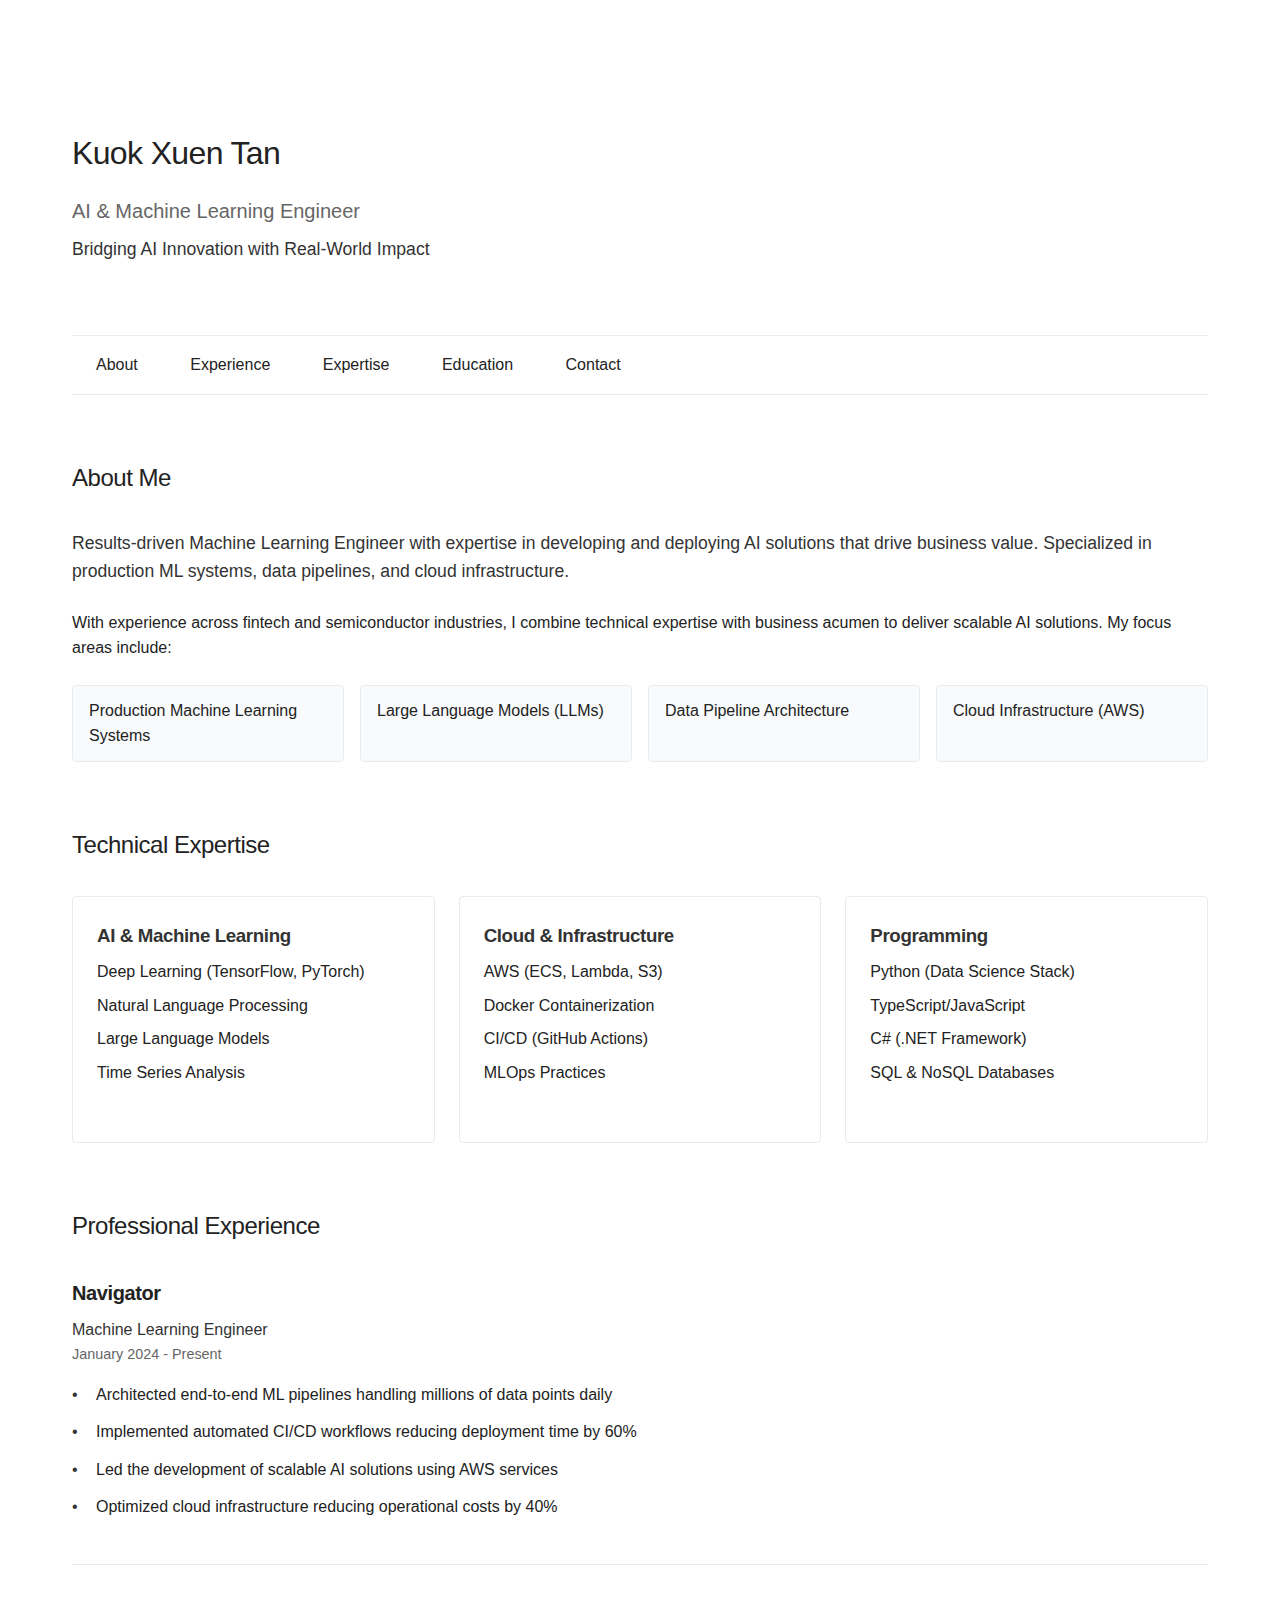
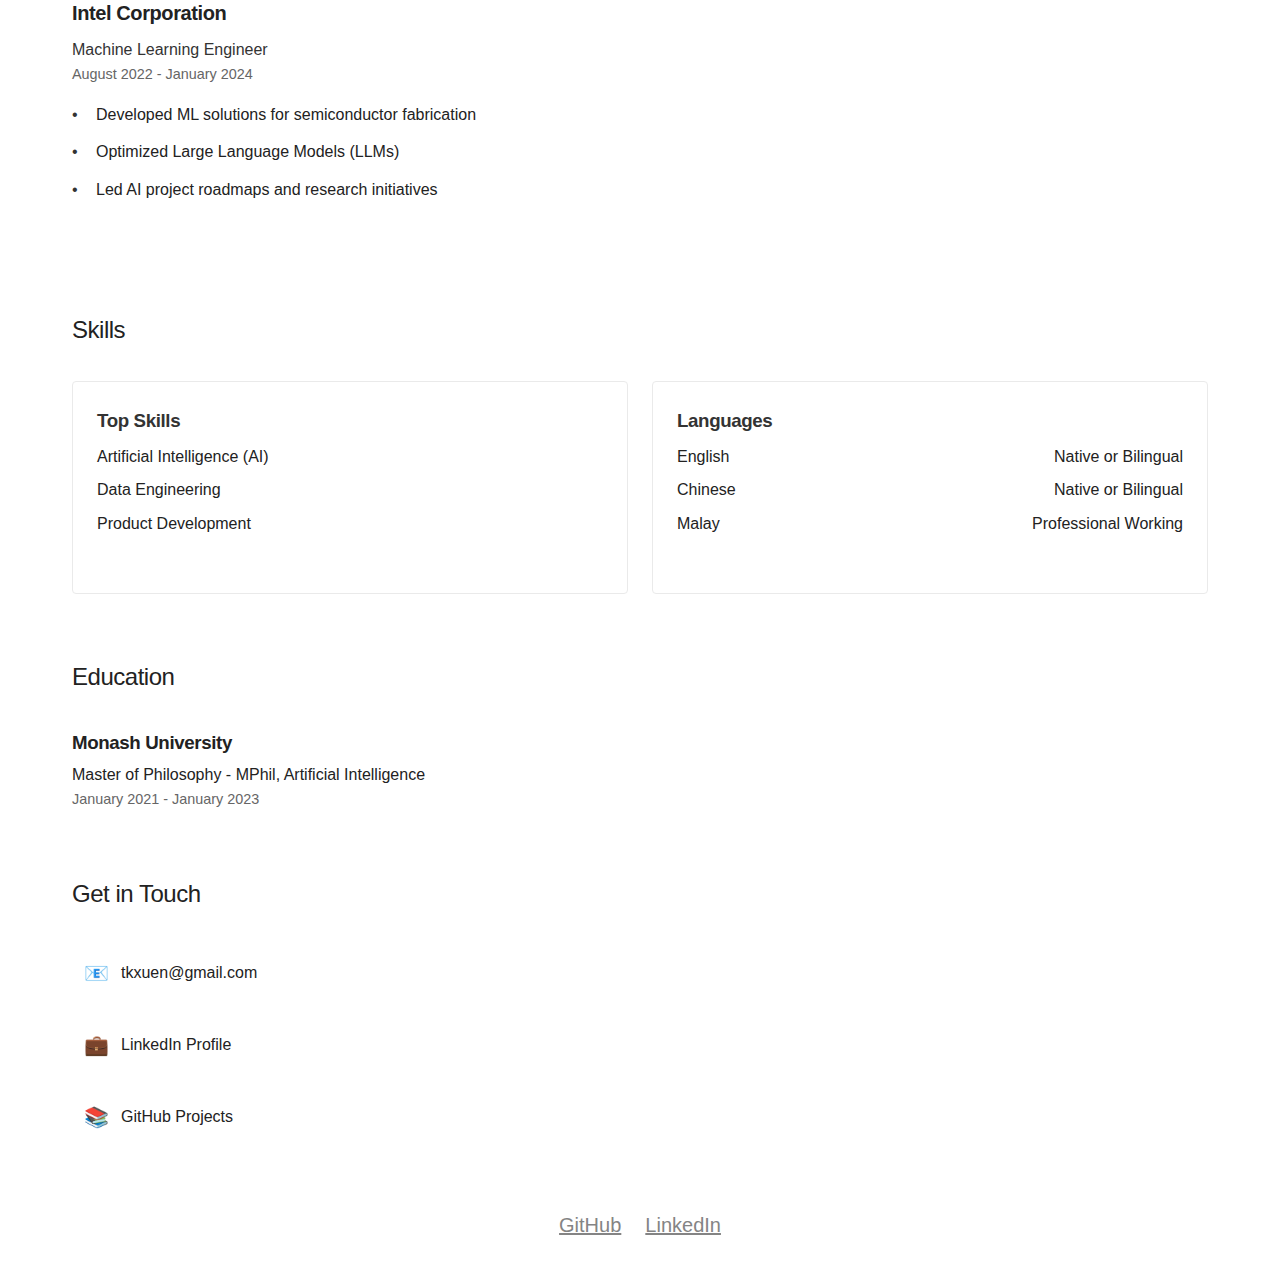
==== commit 66bbda39: "update location" ====
--- a/index.html
+++ b/index.html
@@ -14,7 +14,6 @@
             <h1>Kuok Xuen Tan</h1>
             <p class="subtitle">AI & Machine Learning Engineer</p>
             <p class="tagline">Bridging AI Innovation with Real-World Impact</p>
-            <p class="location"><i class="fas fa-map-marker-alt"></i> Penang, Malaysia</p>
         </header>
         
         <nav>
